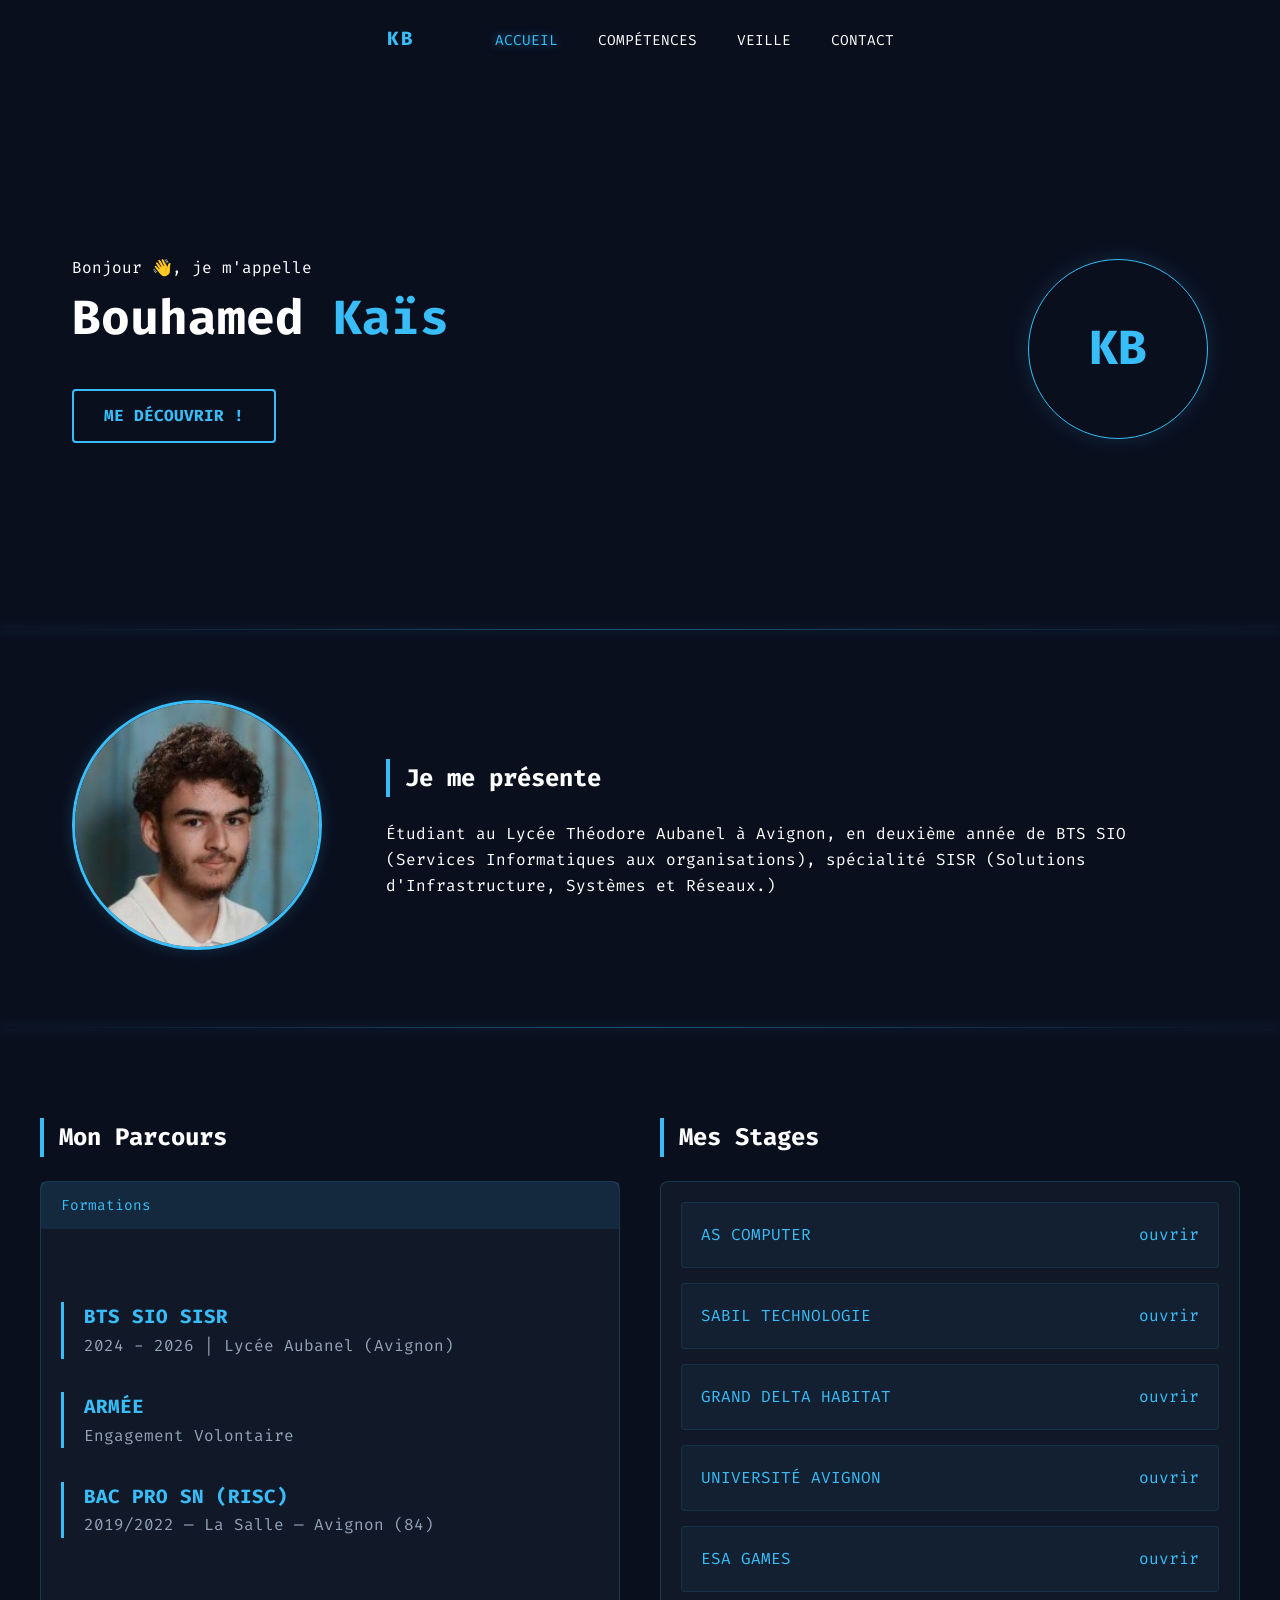
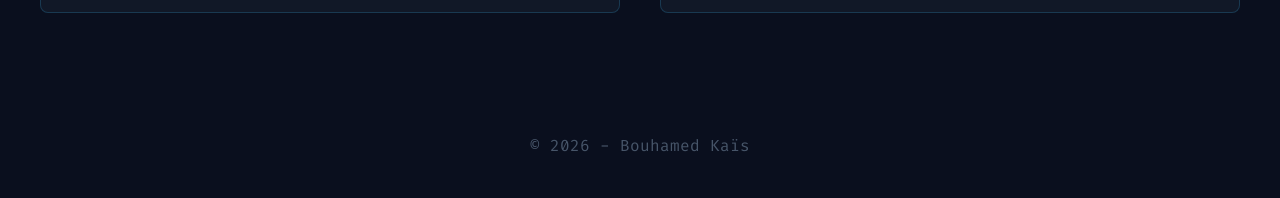
==== index.html @ 8773b44f "index.html" ====
<!DOCTYPE html>
<html lang="fr">
<head>
    <meta charset="UTF-8">
    <meta name="viewport" content="width=device-width, initial-scale=1.0">
    <title>Bouhamed Kaïs | Portfolio</title>
    <link rel="stylesheet" href="style.css">
    <link href="https://fonts.googleapis.com/css2?family=Fira+Code:wght@300;500;700&display=swap" rel="stylesheet">
</head>
<body>

    <nav>
        <div class="container nav-flex">
            <div class="logo">KB</div>
            <ul>
                <li><a href="index.html" class="active">Accueil</a></li>
                <li><a href="competences.html">Compétences</a></li>
                <li><a href="veille.html">Veille</a></li>
                <li><a href="contact.html">Contact</a></li>
            </ul>
        </div>
    </nav>

    <header class="hero-cyber">
        <div class="hero-overlay"></div>
        <div class="container hero-flex">
            <div class="hero-text">
                <p class="typing">Bonjour 👋, je m'appelle</p>
                <h1 class="glitch-name">Bouhamed <span class="highlight">Kaïs</span></h1>
                <a href="#about" class="btn-hero-custom">Me découvrir !</a>
            </div>
            <div class="hero-visual">
                <div class="kb-logo-bg"><span>KB</span></div>
            </div>
        </div>
    </header>

    <div class="cyber-divider"></div>

    <section id="about" class="container presentation-section">
        <div class="about-flex">
            <div class="about-img">
                <img src="ma-photo.png" alt="Photo de Kaïs" class="cyber-pic">
            </div>
            <div class="about-text">
                <h2 class="terminal-title">Je me présente</h2>
                <p>Étudiant au Lycée Théodore Aubanel à Avignon, en deuxième année de BTS SIO (Services Informatiques aux organisations), spécialité SISR (Solutions d'Infrastructure, Systèmes et Réseaux.)</p>
            </div>
        </div>
    </section>

    <div class="cyber-divider"></div>

    <section class="container main-experience-flex">
        <div class="column-journey">
            <h2 class="terminal-title">Mon Parcours</h2>
            <div class="terminal-col">
                <div class="terminal-header">Formations</div>
                <div class="terminal-body big-font">
                    <div class="entry">
                        <span>BTS SIO SISR</span>
                        <p>2024 - 2026 | Lycée Aubanel (Avignon)</p>
                    </div>
                    <div class="entry">
                        <span>ARMÉE</span>
                        <p>Engagement Volontaire</p>
                    </div>
                    <div class="entry">
                        <span>BAC PRO SN (RISC)</span>
                        <p>2019/2022 — La Salle — Avignon (84)</p>
                    </div>
                </div>
            </div>
        </div>

        <div class="column-stages">
            <h2 class="terminal-title">Mes Stages</h2>
            <div class="stages-list-terminal">
                <div class="stage-cyber-card-trigger" onclick="openModal('modal1')">
                    <span>AS COMPUTER</span> <span class="plus">ouvrir</span>
                </div>
                <div class="stage-cyber-card-trigger" onclick="openModal('modal2')">
                    <span>SABIL TECHNOLOGIE</span> <span class="plus">ouvrir</span>
                </div>
                <div class="stage-cyber-card-trigger" onclick="openModal('modal3')">
                    <span>GRAND DELTA HABITAT</span> <span class="plus">ouvrir</span>
                </div>
                <div class="stage-cyber-card-trigger" onclick="openModal('modal4')">
                    <span>UNIVERSITÉ AVIGNON</span> <span class="plus">ouvrir</span>
                </div>
                <div class="stage-cyber-card-trigger" onclick="openModal('modal5')">
                    <span>ESA GAMES</span> <span class="plus">ouvrir</span>
                </div>
            </div>
        </div>
    </section>

    <dialog id="modal1" class="cyber-modal">
        <div class="modal-content">
            <h3>$ info stage_01.txt</h3>
            <p><strong>Entreprise :</strong> [Nom de l'entreprise]</p>
            <p><strong>Missions :</strong> Détaille ici tes missions techniques.</p>
            <button onclick="closeModal('modal1')" class="btn-close">Fermer [X]</button>
        </div>
    </dialog>

    <dialog id="modal2" class="cyber-modal">
        <div class="modal-content">
            <h3>$ info stage_02.txt</h3>
            <p><strong>Entreprise :</strong> [Nom de l'entreprise]</p>
            <p><strong>Missions :</strong> Détaille ici tes missions techniques.</p>
            <button onclick="closeModal('modal2')" class="btn-close">Fermer [X]</button>
        </div>
    </dialog>

    <dialog id="modal3" class="cyber-modal">
        <div class="modal-content">
            <h3>$ info stage_03.txt</h3>
            <p><strong>Entreprise :</strong> [Nom de l'entreprise]</p>
            <p><strong>Missions :</strong> Détaille ici tes missions techniques.</p>
            <button onclick="closeModal('modal3')" class="btn-close">Fermer [X]</button>
        </div>
    </dialog>

    <dialog id="modal4" class="cyber-modal">
        <div class="modal-content">
            <h3>$ info stage_04.txt</h3>
            <p><strong>Entreprise :</strong> [Nom de l'entreprise]</p>
            <p><strong>Missions :</strong> Détaille ici tes missions techniques.</p>
            <button onclick="closeModal('modal4')" class="btn-close">Fermer [X]</button>
        </div>
    </dialog>

    <dialog id="modal5" class="cyber-modal">
        <div class="modal-content">
            <h3>$ info stage_05.txt</h3>
            <p><strong>Entreprise :</strong> [Nom de l'entreprise]</p>
            <p><strong>Missions :</strong> Détaille ici tes missions techniques.</p>
            <button onclick="closeModal('modal5')" class="btn-close">Fermer [X]</button>
        </div>
    </dialog>
    <footer>
        <div class="container" style="text-align:center; padding: 40px 0; color: #475569;">
            <p>&copy; 2026 - Bouhamed Kaïs</p>
        </div>
    </footer>

    <script>
        function openModal(id) { document.getElementById(id).showModal(); }
        function closeModal(id) { document.getElementById(id).close(); }
    </script>
</body>
</html>
---- style.css ----
:root {
    --bg-midnight: #0a0f1e;
    --terminal-bg: #111827;
    --neon-blue: #38bdf8;
    --text-gray: #94a3b8;
    --font-mono: 'Fira Code', monospace;
}

* { margin: 0; padding: 0; box-sizing: border-box; }

body {
    background-color: var(--bg-midnight);
    color: white;
    font-family: var(--font-mono);
    line-height: 1.6;
}

.container { max-width: 1200px; margin: 0 auto; padding: 0 2rem; }
.highlight { color: var(--neon-blue); }

/* --- BARRE BLEUE DE SÉPARATION --- */
.cyber-divider {
    width: 100%;
    height: 1px;
    background: linear-gradient(90deg, transparent, var(--neon-blue), transparent);
    box-shadow: 0 0 10px var(--neon-blue);
    opacity: 0.4;
    margin: 10px 0;
}

/* --- NAVIGATION CENTRÉE --- */
nav { padding: 1.5rem 0; }
.nav-flex { display: flex; justify-content: center; align-items: center; gap: 5rem; }
.logo { font-weight: bold; color: var(--neon-blue); font-size: 1.2rem; letter-spacing: 2px; }
nav ul { display: flex; list-style: none; gap: 2.5rem; }
nav a { color: white; text-decoration: none; font-size: 0.9rem; text-transform: uppercase; }
nav a:hover, nav a.active { color: var(--neon-blue); text-shadow: 0 0 8px rgba(56, 189, 248, 0.6); }

/* --- HERO --- */
.hero-cyber { height: 60vh; display: flex; align-items: center; position: relative; }
.hero-flex { display: flex; justify-content: space-between; align-items: center; width: 100%; z-index: 5; }
h1 { font-size: 3rem; }

.btn-hero-custom {
    display: inline-block; margin-top: 2rem; padding: 12px 30px;
    background: var(--bg-midnight); border: 2px solid var(--neon-blue);
    color: var(--neon-blue); text-decoration: none; font-weight: bold; border-radius: 4px;
    transition: 0.3s; text-transform: uppercase;
}
.btn-hero-custom:hover { box-shadow: 0 0 20px rgba(56, 189, 248, 0.4); transform: translateY(-2px); }

.kb-logo-bg {
    width: 180px; height: 180px; border-radius: 50%; border: 1px solid var(--neon-blue);
    display: flex; align-items: center; justify-content: center;
    font-size: 3rem; font-weight: bold; color: var(--neon-blue);
    box-shadow: 0 0 20px rgba(56, 189, 248, 0.15);
}

/* --- PHOTO CORRIGÉE --- */
.cyber-pic {
    width: 250px; height: 250px; border-radius: 50%; border: 3px solid var(--neon-blue);
    object-fit: cover; object-position: 50% 15%; 
    box-shadow: 0 0 15px rgba(56, 189, 248, 0.2);
}

.about-flex { display: flex; align-items: center; gap: 4rem; padding: 60px 0; }

/* --- DASHBOARD --- */
.main-experience-flex { display: flex; gap: 2.5rem; padding: 80px 0; align-items: stretch; }
.column-journey, .column-stages { flex: 1; display: flex; flex-direction: column; }

.terminal-title { font-size: 1.5rem; margin-bottom: 1.5rem; border-left: 4px solid var(--neon-blue); padding-left: 15px; }

.terminal-col {
    flex-grow: 1; background: var(--terminal-bg); border: 1px solid rgba(56, 189, 248, 0.2);
    border-radius: 8px; display: flex; flex-direction: column;
}

.terminal-header { background: rgba(56, 189, 248, 0.1); padding: 12px 20px; font-size: 0.9rem; color: var(--neon-blue); }

.column-journey .terminal-body { 
    padding: 40px 20px; flex-grow: 1; 
    display: flex; flex-direction: column; justify-content: space-evenly;
}

.big-font .entry { padding-left: 20px; border-left: 3px solid var(--neon-blue); }
.big-font span { font-size: 1.2rem; font-weight: bold; color: var(--neon-blue); display: block; }
.big-font p { font-size: 1rem; color: var(--text-gray); }

.stages-list-terminal { 
    flex-grow: 1; padding: 20px; display: flex; flex-direction: column; gap: 15px; 
    background: var(--terminal-bg); border: 1px solid rgba(56, 189, 248, 0.2); border-radius: 8px;
}

.stage-cyber-card-trigger {
    background: rgba(56, 189, 248, 0.05); border: 1px solid rgba(56, 189, 248, 0.1);
    padding: 1.2rem; border-radius: 4px; display: flex; justify-content: space-between;
    cursor: pointer; transition: 0.3s; color: var(--neon-blue);
}
.stage-cyber-card-trigger:hover { background: rgba(56, 189, 248, 0.1); border-color: var(--neon-blue); transform: translateX(5px); }

/* --- MODALES --- */
.cyber-modal { background: var(--bg-midnight); color: white; border: 2px solid var(--neon-blue); border-radius: 8px; padding: 2rem; max-width: 600px; margin: auto; }
.cyber-modal::backdrop { background: rgba(0, 0, 0, 0.85); backdrop-filter: blur(4px); }
.btn-close { background: transparent; border: 1px solid var(--neon-blue); color: var(--neon-blue); padding: 8px 15px; cursor: pointer; margin-top: 20px; }

@media (max-width: 1024px) {
    .main-experience-flex { flex-direction: column; }
}
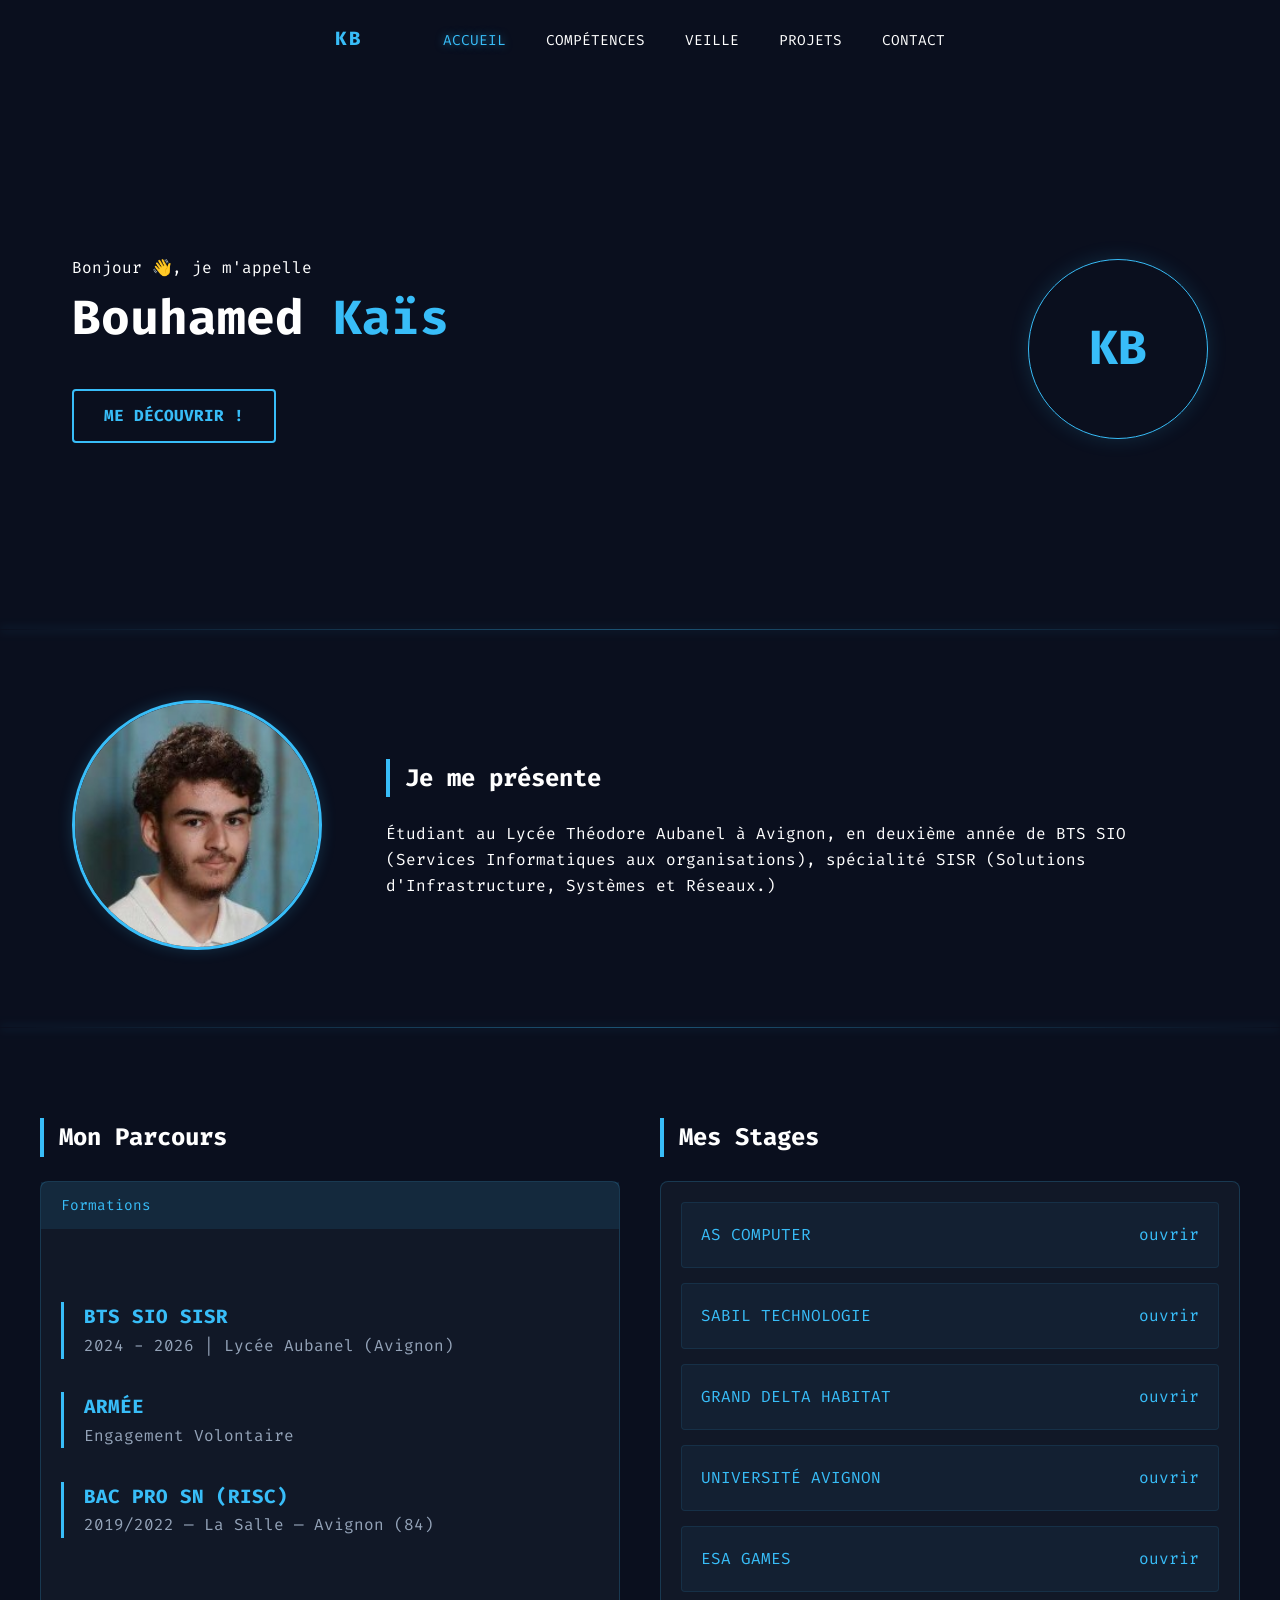
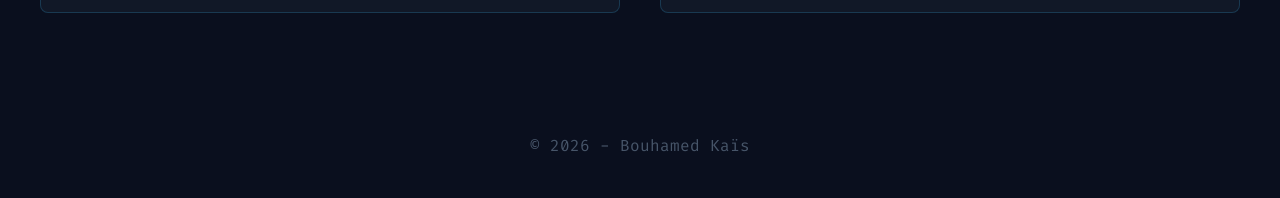
==== commit 89c3ec92: "index.html" ====
--- a/index.html
+++ b/index.html
@@ -16,6 +16,7 @@
                 <li><a href="index.html" class="active">Accueil</a></li>
                 <li><a href="competences.html">Compétences</a></li>
                 <li><a href="veille.html">Veille</a></li>
+                <li><a href="projet.html">Projets</a></li>
                 <li><a href="contact.html">Contact</a></li>
             </ul>
         </div>
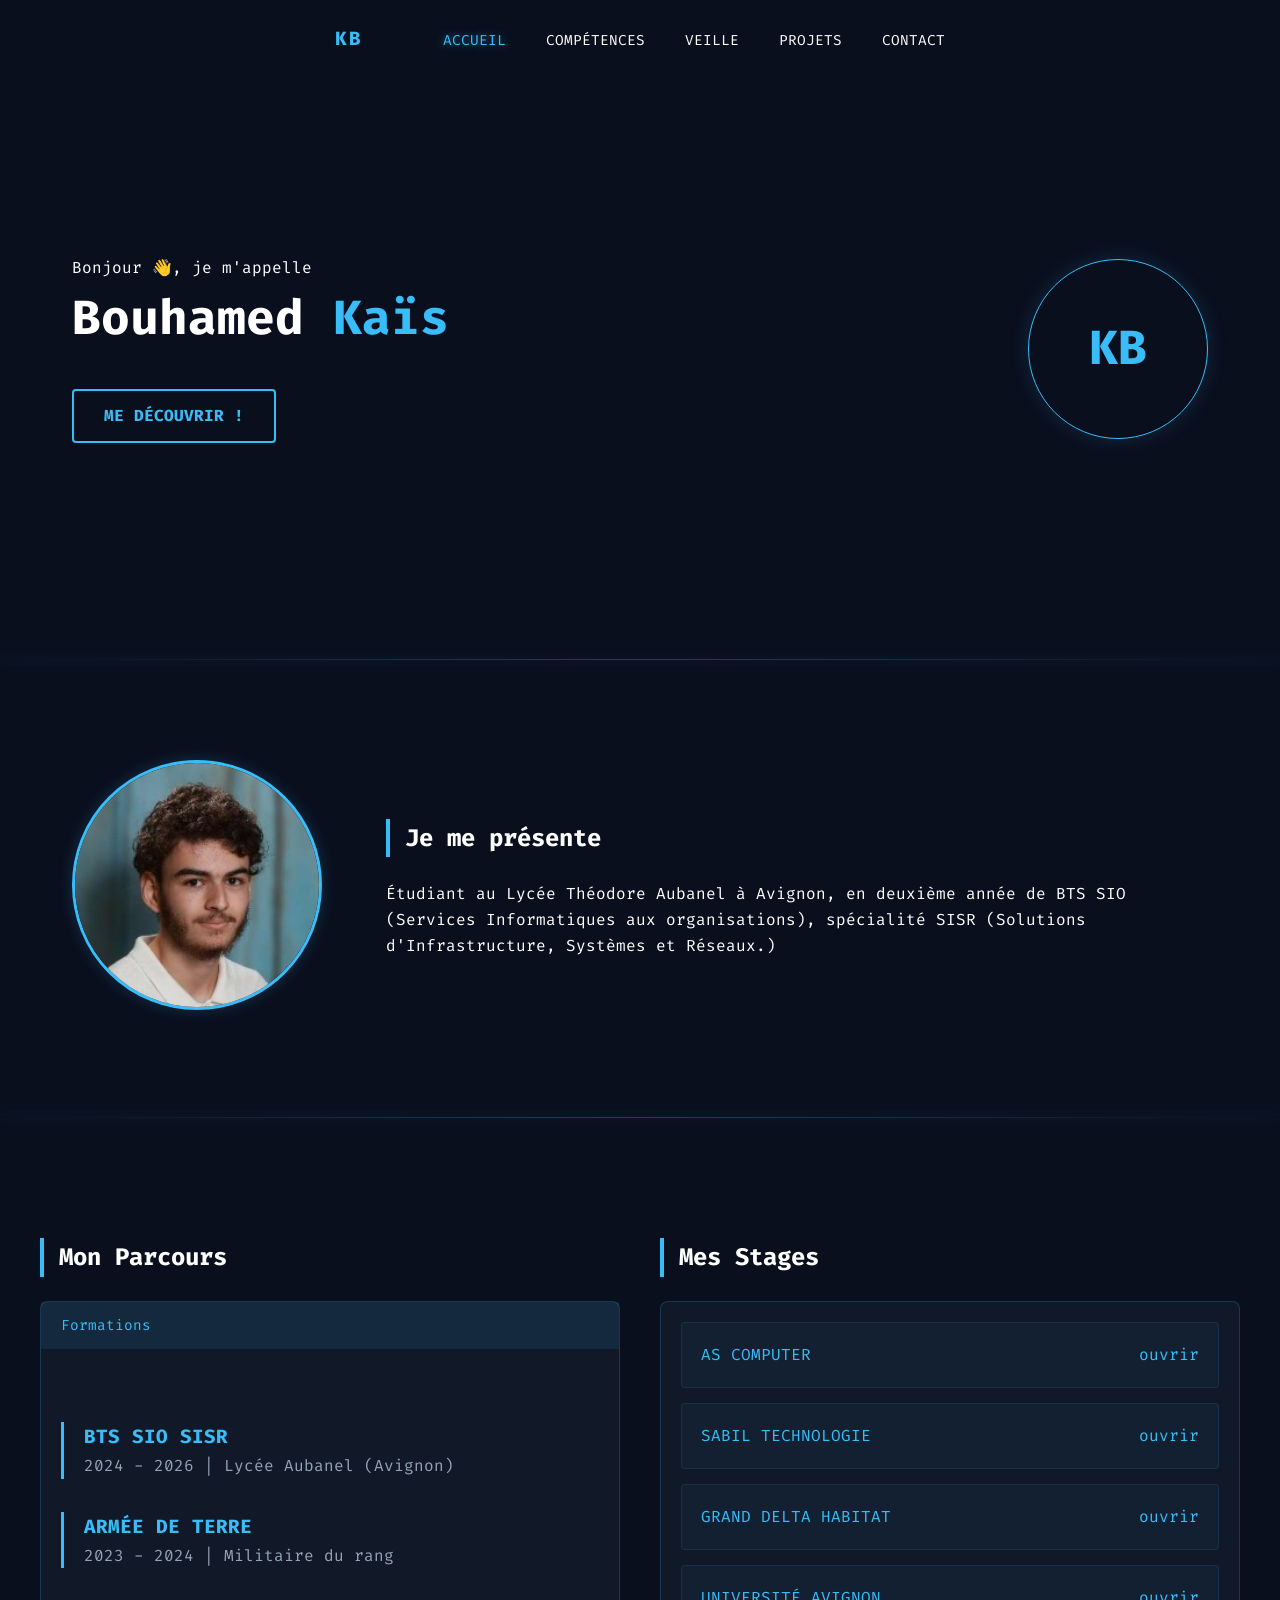
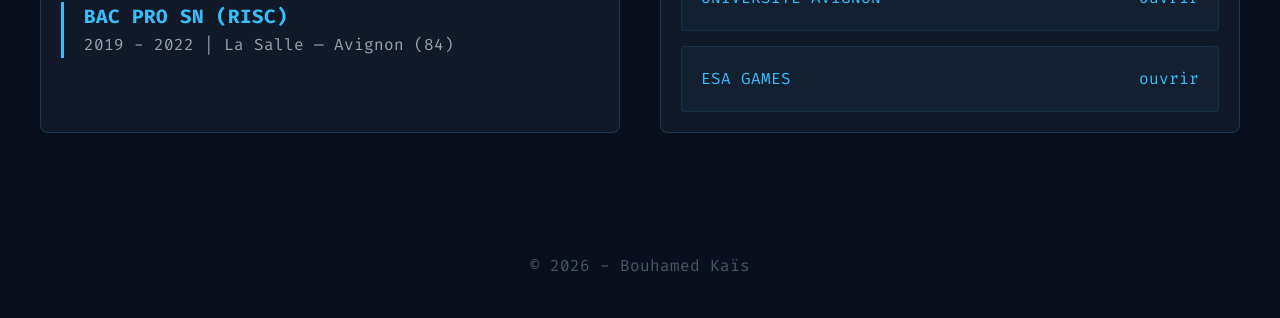
==== commit b3d6f2d6: "index.html" ====
--- a/index.html
+++ b/index.html
@@ -63,12 +63,12 @@
                         <p>2024 - 2026 | Lycée Aubanel (Avignon)</p>
                     </div>
                     <div class="entry">
-                        <span>ARMÉE</span>
-                        <p>Engagement Volontaire</p>
+                        <span>ARMÉE DE TERRE</span>
+                        <p>2023 - 2024 | Militaire du rang</p>
                     </div>
                     <div class="entry">
                         <span>BAC PRO SN (RISC)</span>
-                        <p>2019/2022 — La Salle — Avignon (84)</p>
+                        <p>2019 - 2022 | La Salle — Avignon (84)</p>
                     </div>
                 </div>
             </div>
@@ -97,47 +97,81 @@
     </section>
 
     <dialog id="modal1" class="cyber-modal">
-        <div class="modal-content">
-            <h3>$ info stage_01.txt</h3>
-            <p><strong>Entreprise :</strong> [Nom de l'entreprise]</p>
-            <p><strong>Missions :</strong> Détaille ici tes missions techniques.</p>
-            <button onclick="closeModal('modal1')" class="btn-close">Fermer [X]</button>
-        </div>
-    </dialog>
+      <div class="modal-content">
+          <h3>02/06 au 27/06/2025 | 05/01 au 13/02/2026</h3>
+          <p><strong>Entreprise :</strong> AS COMPUTER à Carpentras </p>
+          
+          <p><strong>Missions techniques :</strong></p>
+          <ul style="text-align: left; line-height: 1.6;">
+              <li><strong>Déployer</strong> et configurer des images Windows/Android pour la <strong>remise à neuf</strong> de stations de travail et tablettes.</li>
+              <li><strong>Contourner</strong> le verrouillage FRP (Google Account) sur smartphones Android via SamFw Tool pour <strong>réinitialiser l'accès utilisateur</strong></li>
+              <li><strong>Concevoir</strong> des scripts d'automatisation en Python pour optimiser le traitement de données ou les tâches de maintenance.</li>
+              <li><strong>Configurer</strong> un serveur NAS avec gestion granulaire des droits d'accès pour sécuriser le stockage des données utilisateurs et administrateurs.</li>
+              <li><strong>Diagnostiquer</strong> et réparer des terminaux mobiles multi-marques pour assurer la remise en service rapide du matériel client.</li>
+              <li><strong>Déployer</strong> un serveur de stockage NAS en configurant des droits d'accès granulaires pour sécuriser les données entre utilisateurs et administrateurs.</li>
+          </ul>
+          <button onclick="closeModal('modal1')" class="btn-close">Fermer</button>
+      </div>
+  </dialog>
 
     <dialog id="modal2" class="cyber-modal">
         <div class="modal-content">
-            <h3>$ info stage_02.txt</h3>
-            <p><strong>Entreprise :</strong> [Nom de l'entreprise]</p>
-            <p><strong>Missions :</strong> Détaille ici tes missions techniques.</p>
-            <button onclick="closeModal('modal2')" class="btn-close">Fermer [X]</button>
+            <h3>10/05 au 04/06/2021</h3>
+            <p><strong>Entreprise :</strong> Sabil Technologie à Avignon </p>
+            <p><strong>Missions techniques (Fibre Optique) :</strong></p>
+            <ul style="text-align: left; line-height: 1.6;">
+                <li><strong>Réaliser</strong> des soudures par fusion de fibre optique pour <strong>assurer</strong> la liaison entre le réseau et l'abonné.</li>
+                <li><strong>Valider</strong> la qualité du signal optique en <strong>utilisant</strong> un photomètre pour garantir un débit conforme aux normes.</li>
+                <li><strong>Déployer</strong> les infrastructures de câblage (tirage de fibre) pour <strong>raccorder</strong> de nouveaux secteurs au Très Haut Débit.</li>
+                <li><strong>Interpréter</strong> des plans de réseau pour <strong>identifier</strong> les positions de brassage exactes en armoire de mutualisation.</li>
+            </ul>
+            <button onclick="closeModal('modal2')" class="btn-close">Fermer</button>
         </div>
     </dialog>
 
     <dialog id="modal3" class="cyber-modal">
         <div class="modal-content">
-            <h3>$ info stage_03.txt</h3>
-            <p><strong>Entreprise :</strong> [Nom de l'entreprise]</p>
-            <p><strong>Missions :</strong> Détaille ici tes missions techniques.</p>
-            <button onclick="closeModal('modal3')" class="btn-close">Fermer [X]</button>
+            <h3>04 au 29/01/2021</h3>
+            <p><strong>Entreprise :</strong> Grand Delta Habitat à Avignon </p>
+            <p><strong>Missions techniques réalisées :</strong></p>
+            <ul style="text-align: left; line-height: 1.6;">
+               <li><strong>Administrer</strong> les systèmes et réseaux pour <strong>garantir</strong> le bon fonctionnement des outils numériques de l'entreprise.</li>
+               <li><strong>Mettre en œuvre</strong> des scripts d'automatisation et des plans de sauvegarde pour <strong>optimiser</strong> les procédures d'exploitation.</li>
+               <li><strong>Assurer</strong> le déploiement matériel et le support technique pour <strong>accompagner</strong> les collaborateurs dans leur usage quotidien.</li>
+               <li><strong>Configurer</strong> un environnement sous Raspberry Pi 4 pour <strong>intégrer</strong> de nouvelles solutions techniques légères.</li>
+               <li><strong>Piloter</strong> la mise à jour globale du carnet d'adresses d'entreprise pour <strong>fiabiliser</strong> les flux d'information.</li>
+           </ul>
+            <button onclick="closeModal('modal3')" class="btn-close">Fermer</button>
         </div>
     </dialog>
 
     <dialog id="modal4" class="cyber-modal">
-        <div class="modal-content">
-            <h3>$ info stage_04.txt</h3>
-            <p><strong>Entreprise :</strong> [Nom de l'entreprise]</p>
-            <p><strong>Missions :</strong> Détaille ici tes missions techniques.</p>
-            <button onclick="closeModal('modal4')" class="btn-close">Fermer [X]</button>
+      <div class="modal-content">
+          <h3>Immersion DSI - Université d'Avignon 12 au 22/09/2019</h3>
+          <p><strong>Structure :</strong> Direction des Systèmes d'Information (DSI)</p>
+          
+          <p><strong>Missions techniques réalisées :</strong></p>
+          <ul style="text-align: left; line-height: 1.6;">
+              <li><strong>Analyser</strong> les processus opérationnels d'une DSI pour <strong>appréhender</strong> la gestion d'une infrastructure d'envergure.</li>
+              <li><strong>Déployer</strong> des parcs informatiques (unités centrales, périphériques, OS) pour <strong>assurer</strong> la mise en service des salles de cours et bureaux.</li>
+              <li><strong>Assister</strong> un technicien lors d'interventions curatives pour <strong>diagnostiquer</strong> et dépanner les équipements réseau et terminaux.</li>
+          </ul>
+            <button onclick="closeModal('modal4')" class="btn-close">Fermer</button>
         </div>
     </dialog>
 
     <dialog id="modal5" class="cyber-modal">
         <div class="modal-content">
-            <h3>$ info stage_05.txt</h3>
-            <p><strong>Entreprise :</strong> [Nom de l'entreprise]</p>
-            <p><strong>Missions :</strong> Détaille ici tes missions techniques.</p>
-            <button onclick="closeModal('modal5')" class="btn-close">Fermer [X]</button>
+         <h3>Immersion Créative - ESA GAMES 4 au 8 février 2019</h3>
+         <p><strong>Établissement :</strong> ESA GAMES (École de Jeu Vidéo)</p>
+         
+         <p><strong>Missions réalisées :</strong></p>
+         <ul style="text-align: left; line-height: 1.6;">
+             <li><strong>Développer</strong> des scènes interactives sous <strong>Unreal Engine</strong> pour <strong>comprendre</strong> les étapes de production d'un jeu vidéo.</li>
+             <li><strong>Optimiser</strong> des ressources graphiques via <strong>Photoshop</strong> pour <strong>intégrer</strong> des visuels cohérents dans un moteur de rendu.</li>
+             <li><strong>Programmer</strong> des scripts de fonctionnalités pour <strong>découvrir</strong> les bases du développement appliqué au jeu vidéo.</li>
+         </ul>
+            <button onclick="closeModal('modal5')" class="btn-close">Fermer</button>
         </div>
     </dialog>
     <footer>
--- a/style.css
+++ b/style.css
@@ -13,19 +13,28 @@
     color: white;
     font-family: var(--font-mono);
     line-height: 1.6;
+    overflow-x: hidden;
 }
 
 .container { max-width: 1200px; margin: 0 auto; padding: 0 2rem; }
 .highlight { color: var(--neon-blue); }
 
 /* --- BARRE BLEUE DE SÉPARATION --- */
+/* --- Ligne de séparation Full-Width (Bord à bord) --- */
 .cyber-divider {
-    width: 100%;
+    width: 100vw;
+    position: relative;
+    left: 50%;
+    right: 50%;
+    margin-left: -50vw;
+    margin-right: -50vw;
     height: 1px;
     background: linear-gradient(90deg, transparent, var(--neon-blue), transparent);
     box-shadow: 0 0 10px var(--neon-blue);
-    opacity: 0.4;
-    margin: 10px 0;
+    opacity: 0.3; /* Un peu plus discret pour ne pas surcharger */
+    margin-top: 40px;
+    margin-bottom: 40px;
+    pointer-events: none; /* La ligne ne bloque pas les clics */
 }
 
 /* --- NAVIGATION CENTRÉE --- */
@@ -106,4 +115,282 @@
 
 @media (max-width: 1024px) {
     .main-experience-flex { flex-direction: column; }
-}+}
+
+/* --- PAGE COMPÉTENCES (3 COLONNES) --- */
+.page-content { padding-bottom: 80px; }
+.skill-section { padding: 60px 0; }
+.skill-section-header { display: flex; align-items: center; gap: 1.5rem; margin-bottom: 2.5rem; }
+.section-icon { width: 40px; height: 40px; }
+.skill-section-header h2 { font-size: 1.8rem; margin: 0; }
+
+/* La grille passe à 3 colonnes ici */
+.skills-grid-page {
+    display: grid;
+    grid-template-columns: repeat(3, 1fr); 
+    gap: 2rem;
+}
+
+.skill-card {
+    background: var(--terminal-bg);
+    border: 1px solid rgba(56, 189, 248, 0.15);
+    border-radius: 12px;
+    padding: 2rem;
+    transition: 0.3s;
+}
+
+.skill-card:hover {
+    border-color: var(--neon-blue);
+    box-shadow: 0 0 20px rgba(56, 189, 248, 0.2);
+    transform: translateY(-5px);
+}
+
+.card-icon { width: 60px; height: 60px; margin-bottom: 1.5rem; display: flex; align-items: center; justify-content: center; background: rgba(56, 189, 248, 0.05); border-radius: 10px; }
+.card-icon img { max-width: 40px; max-height: 40px; }
+.skill-card h3 { font-size: 1.1rem; color: white; margin-bottom: 1rem; }
+.skill-card p { font-size: 0.85rem; color: var(--text-gray); line-height: 1.6; }
+
+/* --- MODALES --- */
+.cyber-modal { background: var(--bg-midnight); color: white; border: 2px solid var(--neon-blue); border-radius: 8px; padding: 2rem; max-width: 600px; margin: auto; }
+.cyber-modal::backdrop { background: rgba(0, 0, 0, 0.85); backdrop-filter: blur(4px); }
+.btn-close { background: transparent; border: 1px solid var(--neon-blue); color: var(--neon-blue); padding: 8px 15px; cursor: pointer; margin-top: 20px; }
+
+/* --- RESPONSIVE --- */
+@media (max-width: 1200px) {
+    .skills-grid-page { grid-template-columns: repeat(2, 1fr); } /* 2 colonnes sur tablette large */
+}
+
+@media (max-width: 900px) {
+    .main-experience-flex { flex-direction: column; }
+    .skills-grid-page { grid-template-columns: 1fr; } /* 1 colonne sur mobile */
+    .about-flex { flex-direction: column; text-align: center; }
+    .nav-flex { flex-direction: column; gap: 1.5rem; }
+}
+
+/* --- Header Compétences Style Image --- */
+.skill-hero {
+    text-align: center;
+    padding: 80px 0 40px 0;
+}
+
+.gradient-text {
+    font-size: 3rem;
+    font-weight: 700;
+    /* Dégradé de bleu : du Cyan (ton néon) vers un bleu plus profond */
+    background: linear-gradient(90deg, #38bdf8, #1d4ed8); 
+    -webkit-background-clip: text;
+    -webkit-text-fill-color: transparent;
+    margin-bottom: 15px;
+}
+
+.gradient-line {
+    width: 80px;
+    height: 4px;
+    /* On applique le même dégradé à la barre */
+    background: linear-gradient(90deg, #38bdf8, #1d4ed8);
+    margin: 0 auto 30px auto;
+    border-radius: 10px;
+}
+
+.skill-subtitle {
+    max-width: 800px;
+    margin: 0 auto;
+    font-size: 1.1rem;
+    color: var(--text-gray);
+    line-height: 1.6;
+}
+
+/* --- Style pour l'icône SVG dans le titre --- */
+.section-icon-container {
+    width: 56px;  /* On a agrandi ici */
+    height: 56px; /* Et ici */
+    background: rgba(56, 189, 248, 0.1);
+    border: 1px solid rgba(56, 189, 248, 0.3);
+    border-radius: 12px;
+    display: flex;
+    align-items: center;
+    justify-content: center;
+    padding: 12px; /* Un peu plus de padding pour que l'icône respire */
+    flex-shrink: 0;
+    transition: 0.3s; /* Petit bonus : transition fluide si tu ajoutes un hover plus tard */
+}
+
+.section-icon-container svg {
+    width: 100%;
+    height: 100%;
+}
+
+.skill-section-header h2 {
+    font-size: 1.8rem;
+    font-weight: 700;
+    /* On applique un léger dégradé bleu sur les titres de section aussi */
+    background: linear-gradient(90deg, #38bdf8, #1d4ed8);
+    -webkit-background-clip: text;
+    -webkit-text-fill-color: transparent;
+}
+
+/* --- SECTION VEILLE DYNAMIQUE --- */
+
+/* Le bouton principal */
+.cyber-button {
+    background: transparent;
+    color: #38bdf8;
+    border: 2px solid #38bdf8;
+    padding: 12px 25px;
+    font-family: 'Fira Code', monospace;
+    font-size: 0.9rem;
+    font-weight: bold;
+    text-transform: uppercase;
+    cursor: pointer;
+    border-radius: 4px;
+    transition: all 0.3s ease;
+    box-shadow: 0 0 10px rgba(56, 189, 248, 0.1);
+    margin: 20px 0;
+}
+
+.cyber-button:hover {
+    background: #38bdf8;
+    color: #020617;
+    box-shadow: 0 0 20px rgba(56, 189, 248, 0.5);
+    transform: translateY(-2px);
+}
+
+/* La grille qui reçoit les articles */
+.skills-grid-page {
+    display: grid;
+    grid-template-columns: repeat(auto-fit, minmax(300px, 1fr));
+    gap: 25px;
+    margin-top: 30px;
+}
+
+/* Le bouton "Lire l'article" dans les cartes */
+.btn-veille {
+    display: inline-block;
+    margin-top: auto; /* Aligne le bouton en bas de la carte */
+    padding: 8px 15px;
+    border: 1px solid #38bdf8;
+    color: #38bdf8;
+    text-decoration: none;
+    font-size: 0.8rem;
+    border-radius: 4px;
+    text-align: center;
+    transition: 0.2s;
+}
+
+.btn-veille:hover {
+    background: rgba(56, 189, 248, 0.1);
+    box-shadow: 0 0 10px rgba(56, 189, 248, 0.2);
+}
+
+/* Style de chargement */
+.loading-text {
+    grid-column: 1 / -1;
+    text-align: center;
+    color: #94a3b8;
+    font-style: italic;
+    padding: 40px;
+}
+
+/* --- PAGE CONTACT --- */
+.cyber-form {
+    background: rgba(15, 23, 42, 0.4);
+    padding: 30px;
+    border-radius: 12px;
+    border: 1px solid rgba(56, 189, 248, 0.1);
+    box-shadow: 0 10px 30px rgba(0,0,0,0.3);
+}
+
+.form-group {
+    margin-bottom: 20px;
+}
+
+.form-group label {
+    display: block;
+    font-size: 0.8rem;
+    color: #38bdf8;
+    text-transform: uppercase;
+    letter-spacing: 1px;
+    margin-bottom: 8px;
+    font-family: 'Fira Code', monospace;
+}
+
+.form-group input, 
+.form-group textarea {
+    width: 100%;
+    background: rgba(2, 6, 23, 0.8);
+    border: 1px solid rgba(255, 255, 255, 0.1);
+    padding: 12px;
+    color: white;
+    border-radius: 6px;
+    font-family: 'Fira Code', monospace;
+    transition: all 0.3s ease;
+}
+
+.form-group input:focus, 
+.form-group textarea:focus {
+    outline: none;
+    border-color: #38bdf8;
+    box-shadow: 0 0 15px rgba(56, 189, 248, 0.2);
+}
+
+/* Responsive mobile */
+@media (max-width: 768px) {
+    .contact-grid {
+        grid-template-columns: 1fr !important;
+    }
+}
+
+.captcha-container {
+    background: rgba(56, 189, 248, 0.05);
+    padding: 15px;
+    border-radius: 8px;
+    border: 1px dashed rgba(56, 189, 248, 0.3);
+}
+
+#captcha-input {
+    flex: 1;
+    border: 1px solid rgba(56, 189, 248, 0.5) !important;
+}
+
+/* --- STYLES PROJETS --- */
+.project-card {
+    position: relative;
+    padding-top: 40px !important;
+}
+
+.project-badge {
+    position: absolute;
+    top: 15px;
+    left: 20px;
+    font-size: 0.65rem;
+    background: rgba(56, 189, 248, 0.1);
+    color: #38bdf8;
+    padding: 4px 10px;
+    border-radius: 4px;
+    border: 1px solid rgba(56, 189, 248, 0.3);
+    font-family: 'Fira Code', monospace;
+}
+
+.project-desc {
+    font-size: 0.9rem;
+    color: #94a3b8;
+    line-height: 1.6;
+    margin-bottom: 20px;
+}
+
+.project-tags {
+    list-style: none;
+    display: flex;
+    gap: 10px;
+    margin-bottom: 25px;
+    flex-wrap: wrap;
+}
+
+.project-tags li {
+    font-size: 0.75rem;
+    background: #0f172a;
+    color: #cbd5e1;
+    padding: 3px 8px;
+    border-radius: 4px;
+    border: 1px solid rgba(255,255,255,0.1);
+}
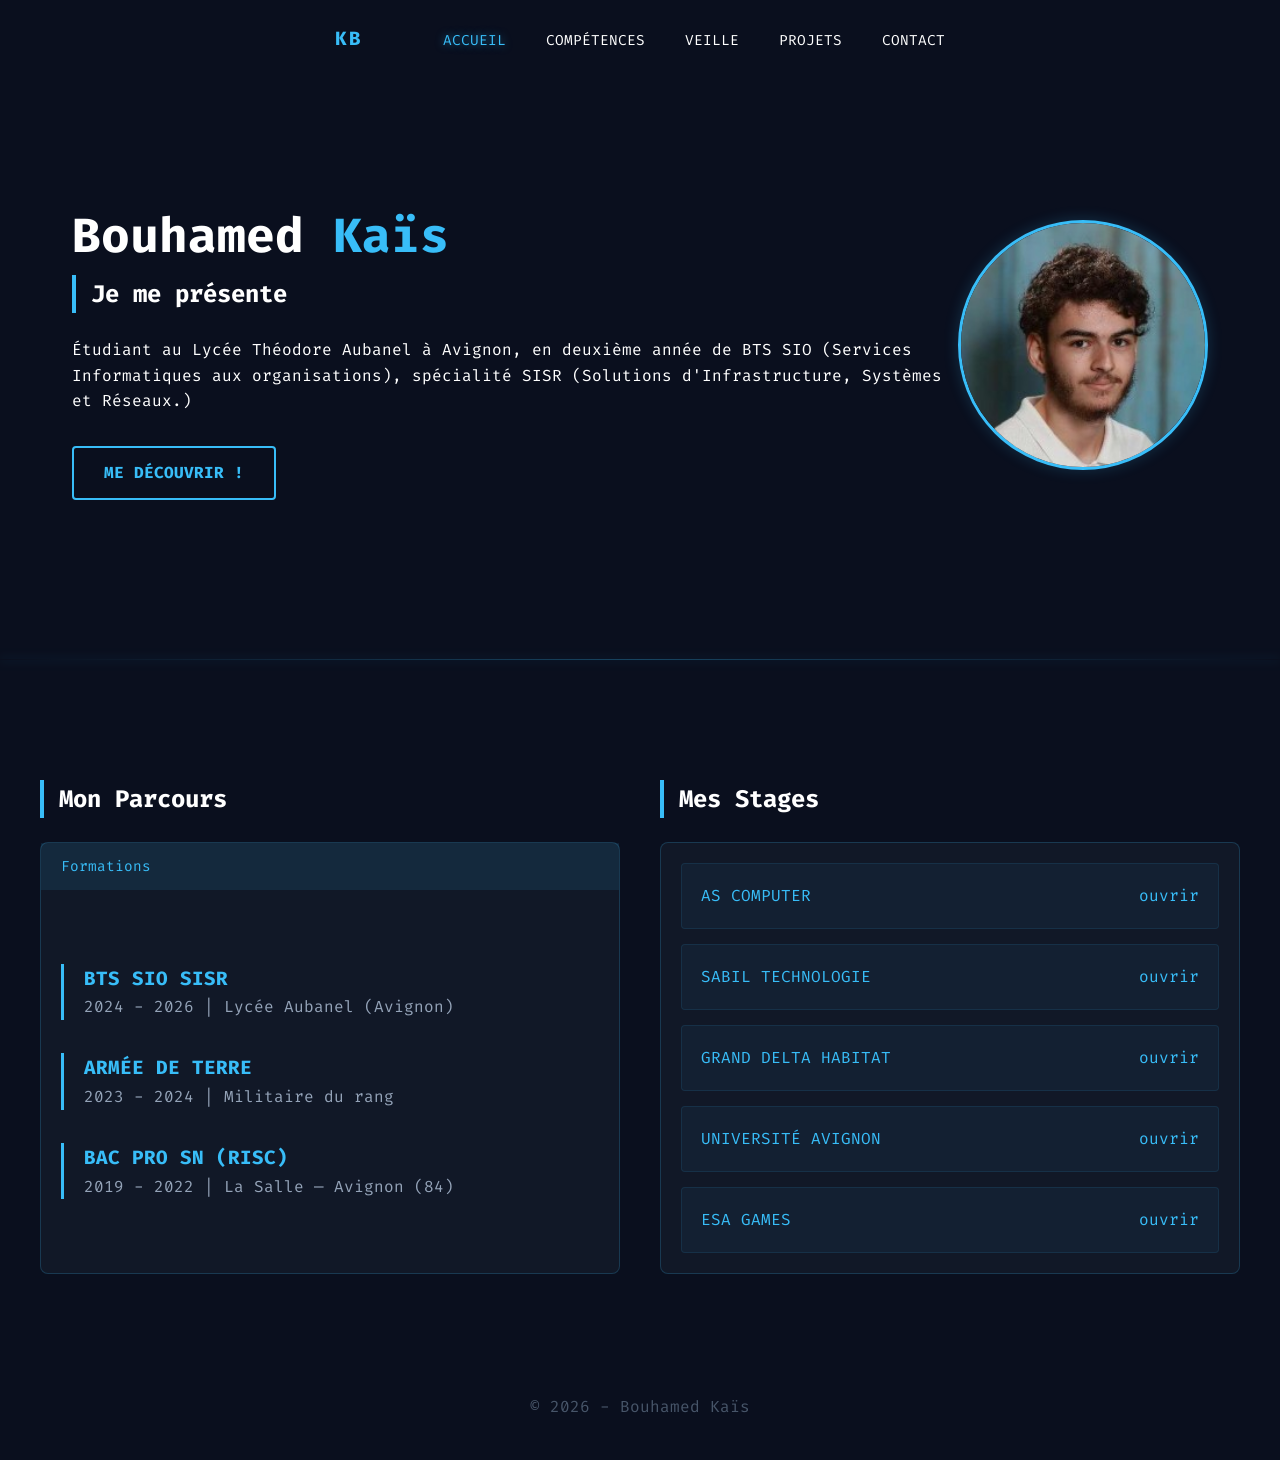
==== commit 82a79f12: "index.html" ====
--- a/index.html
+++ b/index.html
@@ -26,33 +26,22 @@
         <div class="hero-overlay"></div>
         <div class="container hero-flex">
             <div class="hero-text">
-                <p class="typing">Bonjour 👋, je m'appelle</p>
                 <h1 class="glitch-name">Bouhamed <span class="highlight">Kaïs</span></h1>
+                <div class="about-text">
+                  <h2 class="terminal-title">Je me présente</h2>
+                  <p>Étudiant au Lycée Théodore Aubanel à Avignon, en deuxième année de BTS SIO (Services Informatiques aux organisations), spécialité SISR (Solutions d'Infrastructure, Systèmes et Réseaux.)</p>
+              </div>
                 <a href="#about" class="btn-hero-custom">Me découvrir !</a>
             </div>
-            <div class="hero-visual">
-                <div class="kb-logo-bg"><span>KB</span></div>
-            </div>
+            <div class="about-img">
+               <img src="ma-photo.png" alt="Photo de Kaïs" class="cyber-pic">
+           </div>
         </div>
     </header>
 
     <div class="cyber-divider"></div>
 
-    <section id="about" class="container presentation-section">
-        <div class="about-flex">
-            <div class="about-img">
-                <img src="ma-photo.png" alt="Photo de Kaïs" class="cyber-pic">
-            </div>
-            <div class="about-text">
-                <h2 class="terminal-title">Je me présente</h2>
-                <p>Étudiant au Lycée Théodore Aubanel à Avignon, en deuxième année de BTS SIO (Services Informatiques aux organisations), spécialité SISR (Solutions d'Infrastructure, Systèmes et Réseaux.)</p>
-            </div>
-        </div>
-    </section>
-
-    <div class="cyber-divider"></div>
-
-    <section class="container main-experience-flex">
+    <section id="about" class="container main-experience-flex">
         <div class="column-journey">
             <h2 class="terminal-title">Mon Parcours</h2>
             <div class="terminal-col">
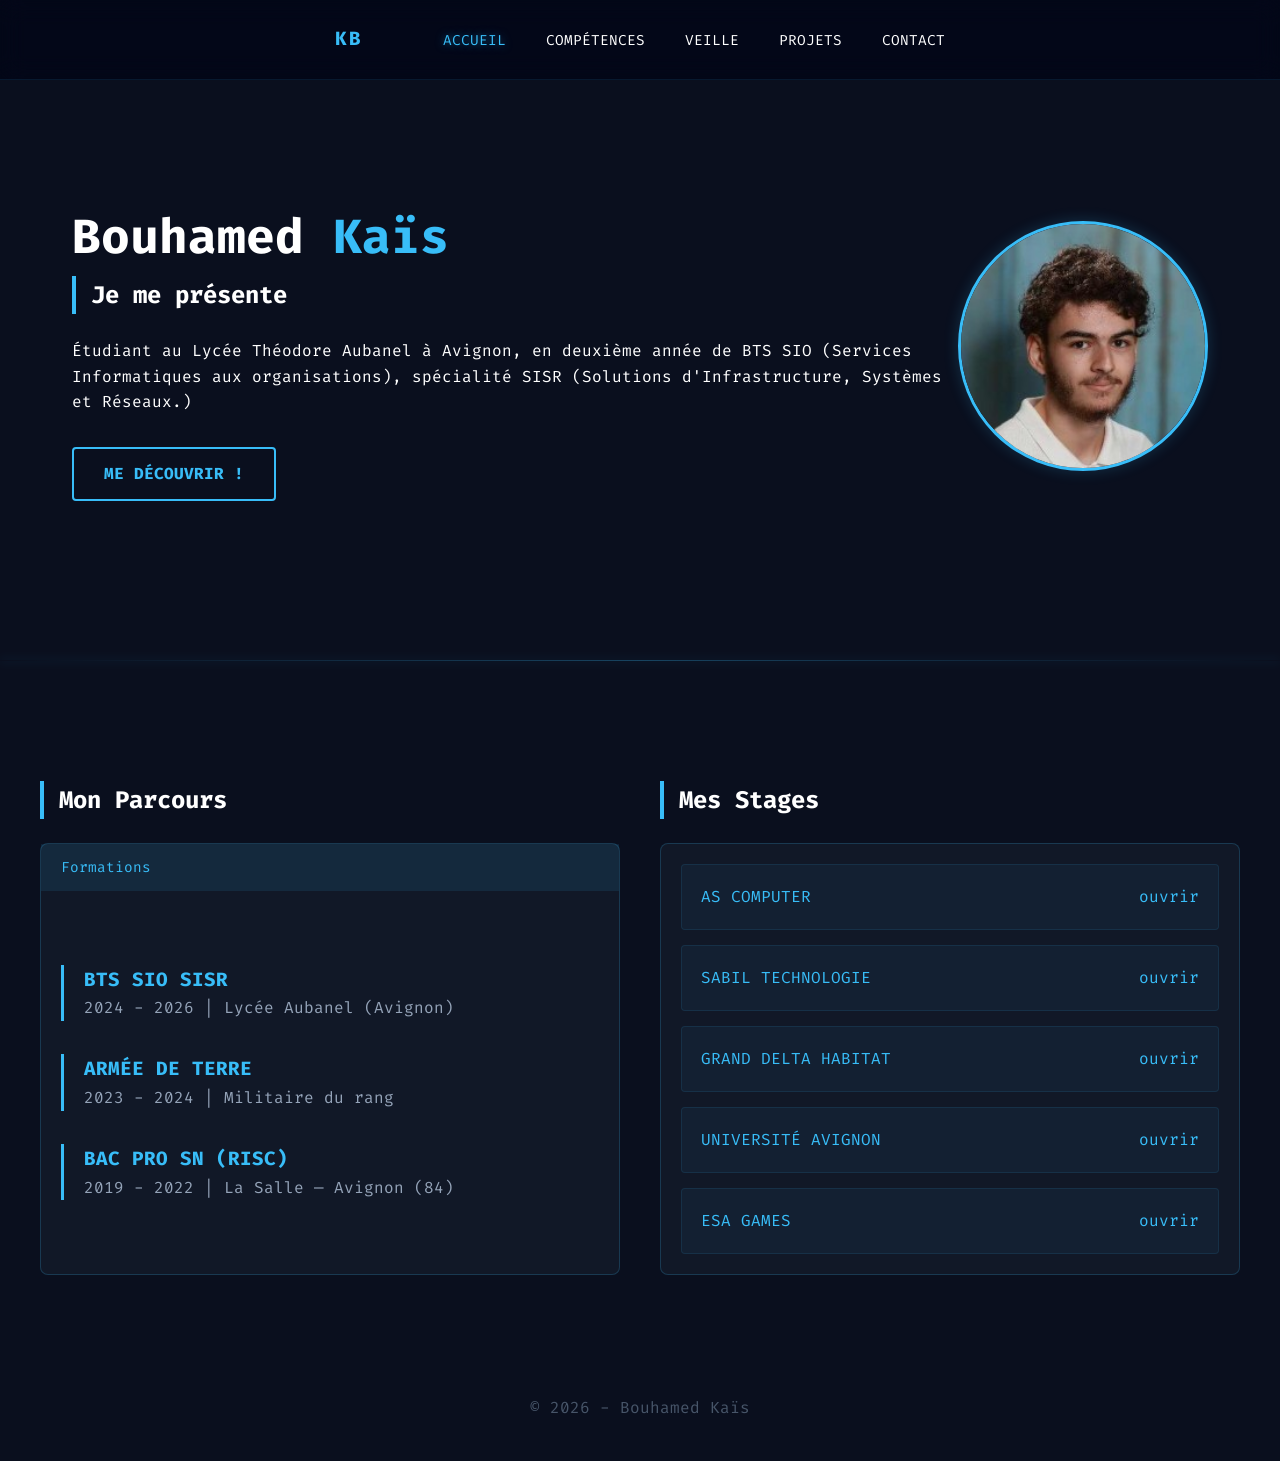
==== commit 922fac54: "index.html" ====
--- a/index.html
+++ b/index.html
@@ -86,81 +86,232 @@
     </section>
 
     <dialog id="modal1" class="cyber-modal">
-      <div class="modal-content">
-          <h3>02/06 au 27/06/2025 | 05/01 au 13/02/2026</h3>
-          <p><strong>Entreprise :</strong> AS COMPUTER à Carpentras </p>
-          
-          <p><strong>Missions techniques :</strong></p>
-          <ul style="text-align: left; line-height: 1.6;">
-              <li><strong>Déployer</strong> et configurer des images Windows/Android pour la <strong>remise à neuf</strong> de stations de travail et tablettes.</li>
-              <li><strong>Contourner</strong> le verrouillage FRP (Google Account) sur smartphones Android via SamFw Tool pour <strong>réinitialiser l'accès utilisateur</strong></li>
-              <li><strong>Concevoir</strong> des scripts d'automatisation en Python pour optimiser le traitement de données ou les tâches de maintenance.</li>
-              <li><strong>Configurer</strong> un serveur NAS avec gestion granulaire des droits d'accès pour sécuriser le stockage des données utilisateurs et administrateurs.</li>
-              <li><strong>Diagnostiquer</strong> et réparer des terminaux mobiles multi-marques pour assurer la remise en service rapide du matériel client.</li>
-              <li><strong>Déployer</strong> un serveur de stockage NAS en configurant des droits d'accès granulaires pour sécuriser les données entre utilisateurs et administrateurs.</li>
-          </ul>
-          <button onclick="closeModal('modal1')" class="btn-close">Fermer</button>
-      </div>
+        <div class="modal-content">
+            <div class="modal-header">
+                <h2 class="gradient-text">Expérience : AS COMPUTER</h2>
+                <p style="color: #94a3b8; font-size: 0.8rem;">Carpentras | Maintenance & Infrastructure</p>
+            </div>
+        
+            <div class="experience-split">
+                <div class="exp-column">
+                    <div style="display: flex; justify-content: space-between; align-items: center; gap: 15px; margin-bottom: 15px;">
+                        <div class="year-badge active-year" style="margin-bottom: 0; flex-shrink: 0;">
+                            2025 - 1ème Année
+                        </div>
+                        <span class="duration-badge" style="flex-shrink: 0;">
+                            ⏱️ 1 mois
+                        </span>
+                    </div>
+        
+                    <ul class="mission-list">
+                        <li>
+                            <span class="m-icon">🖥️</span>
+                            <p><strong>Déployer</strong> des images Windows/Android <strong>pour</strong> la remise à neuf de stations de travail.</p>
+                        </li>
+                        <li>
+                            <span class="m-icon">🔓</span>
+                            <p><strong>Contourner</strong> le verrouillage FRP Android via SamFw <strong>pour</strong> réinitialiser l'accès utilisateur.</p>
+                        </li>
+                        <li>
+                            <span class="m-icon">🛠️</span>
+                            <p><strong>Diagnostiquer</strong> et réparer des terminaux mobiles multi-marques <strong>pour</strong> assurer la remise en service.</p>
+                        </li>
+                    </ul>
+                </div>
+        
+                <div class="exp-column">
+                    <div style="display: flex; justify-content: space-between; align-items: center; gap: 8px; margin-bottom: 15px;">
+                        <div class="year-badge active-year" style="margin-bottom: 0;">
+                            2026 - 2ème Année
+                        </div>
+                        <span class="duration-badge">
+                            ⏱️ 6 semaines
+                        </span>
+                    </div>
+        
+                    <ul class="mission-list">
+                        <li>
+                            <span class="m-icon">🛠️</span>
+                            <p><strong>Restaurer</strong> une console grandMA1 Full Size <strong>pour</strong> remettre en service l'affichage multi-écrans et les interfaces de contrôle.</p>
+                        </li>
+                        <li>
+                            <span class="m-icon">💾</span>
+                            <p><strong>Configurer</strong> un serveur NAS <strong>pour</strong> sécuriser le stockage et gérer les droits d'accès.</p>
+                        </li>
+                        <li>
+                            <span class="m-icon">🛡️</span>
+                            <p><strong>Déployer</strong> une gestion granulaire des droits <strong>pour</strong> sécuriser les données entre utilisateurs et admins.</p>
+                        </li>
+                    </ul>
+                </div>
+            </div>
+        
+            <button onclick="closeModal('modal1')" class="cyber-button" style="margin-top: 20px; width: 100%;">Fermer le rapport</button>
+        </div>
   </dialog>
 
     <dialog id="modal2" class="cyber-modal">
         <div class="modal-content">
-            <h3>10/05 au 04/06/2021</h3>
-            <p><strong>Entreprise :</strong> Sabil Technologie à Avignon </p>
-            <p><strong>Missions techniques (Fibre Optique) :</strong></p>
-            <ul style="text-align: left; line-height: 1.6;">
-                <li><strong>Réaliser</strong> des soudures par fusion de fibre optique pour <strong>assurer</strong> la liaison entre le réseau et l'abonné.</li>
-                <li><strong>Valider</strong> la qualité du signal optique en <strong>utilisant</strong> un photomètre pour garantir un débit conforme aux normes.</li>
-                <li><strong>Déployer</strong> les infrastructures de câblage (tirage de fibre) pour <strong>raccorder</strong> de nouveaux secteurs au Très Haut Débit.</li>
-                <li><strong>Interpréter</strong> des plans de réseau pour <strong>identifier</strong> les positions de brassage exactes en armoire de mutualisation.</li>
-            </ul>
-            <button onclick="closeModal('modal2')" class="btn-close">Fermer</button>
+            <div class="modal-header">
+                <h2 class="gradient-text">Expérience : SABIL TECHNOLOGIE</h2>
+                <p style="color: #94a3b8; font-size: 0.8rem;">Avignon | Infrastructure Très Haut Débit (THD)</p>
+            </div>        
+        
+            <div class="exp-column">
+                <div style="display: flex; justify-content: space-between; align-items: center; margin-bottom: 15px;">
+                    <div class="year-badge active-year" style="margin-bottom: 0;">
+                        Mai - Juin 2021 | Stage Fibre Optique
+                    </div>
+                    <span class="duration-badge">
+                        ⏱️ 1 mois
+                    </span>
+                </div>
+        
+                <ul class="mission-list">
+                    <li>
+                        <span class="m-icon">⚡</span>
+                        <p><strong>Réaliser</strong> des soudures par fusion de fibre optique <strong>pour</strong> assurer la liaison physique entre le réseau et l'abonné.</p>
+                    </li>
+                    <li>
+                        <span class="m-icon">📶</span>
+                        <p><strong>Valider</strong> la qualité du signal optique via un photomètre <strong>pour</strong> garantir un débit conforme aux normes THD.</p>
+                    </li>
+                    <li>
+                        <span class="m-icon">🏗️</span>
+                        <p><strong>Déployer</strong> les infrastructures de câblage (tirage de fibre) <strong>pour</strong> raccorder de nouveaux secteurs au réseau métropolitain.</p>
+                    </li>
+                    <li>
+                        <span class="m-icon">🗺️</span>
+                        <p><strong>Interpréter</strong> des plans de réseau (SIG) <strong>pour</strong> identifier les positions de brassage en armoire de mutualisation.</p>
+                    </li>
+                </ul>
+            </div>
+        
+            <button onclick="closeModal('modal2')" class="cyber-button" style="margin-top: 20px; width: 100%;">Fermer le rapport</button>
         </div>
     </dialog>
 
     <dialog id="modal3" class="cyber-modal">
         <div class="modal-content">
-            <h3>04 au 29/01/2021</h3>
-            <p><strong>Entreprise :</strong> Grand Delta Habitat à Avignon </p>
-            <p><strong>Missions techniques réalisées :</strong></p>
-            <ul style="text-align: left; line-height: 1.6;">
-               <li><strong>Administrer</strong> les systèmes et réseaux pour <strong>garantir</strong> le bon fonctionnement des outils numériques de l'entreprise.</li>
-               <li><strong>Mettre en œuvre</strong> des scripts d'automatisation et des plans de sauvegarde pour <strong>optimiser</strong> les procédures d'exploitation.</li>
-               <li><strong>Assurer</strong> le déploiement matériel et le support technique pour <strong>accompagner</strong> les collaborateurs dans leur usage quotidien.</li>
-               <li><strong>Configurer</strong> un environnement sous Raspberry Pi 4 pour <strong>intégrer</strong> de nouvelles solutions techniques légères.</li>
-               <li><strong>Piloter</strong> la mise à jour globale du carnet d'adresses d'entreprise pour <strong>fiabiliser</strong> les flux d'information.</li>
-           </ul>
-            <button onclick="closeModal('modal3')" class="btn-close">Fermer</button>
+            <div class="modal-header">
+                <h2 class="gradient-text">Expérience : GRAND DELTA HABITAT</h2>
+                <p style="color: #94a3b8; font-size: 0.8rem;">Avignon | Administration Systèmes & Réseaux</p>
+            </div>
+        
+            <div class="experience-single">
+                <div class="exp-column">
+                    <div style="display: flex; justify-content: space-between; align-items: center; margin-bottom: 15px;">
+                        <div class="year-badge active-year" style="margin-bottom: 0;">
+                            Janvier 2021 | Stage Informatique
+                        </div>
+                        <span class="duration-badge">
+                            ⏱️ 1 mois
+                        </span>
+                    </div>
+                    
+                    <ul class="mission-list">
+                        <li>
+                            <span class="m-icon">🖥️</span>
+                            <p><strong>Administrer</strong> les systèmes et réseaux <strong>pour</strong> garantir le bon fonctionnement des outils numériques de l'entreprise.</p>
+                        </li>
+                        <li>
+                            <span class="m-icon">📜</span>
+                            <p><strong>Mettre en œuvre</strong> des scripts d'automatisation et des plans de sauvegarde <strong>pour</strong> optimiser les procédures d'exploitation.</p>
+                        </li>
+                        <li>
+                            <span class="m-icon">🛠️</span>
+                            <p><strong>Assurer</strong> le déploiement matériel et le support technique <strong>pour</strong> accompagner les collaborateurs dans leur usage quotidien.</p>
+                        </li>
+                        <li>
+                            <span class="m-icon">🍓</span>
+                            <p><strong>Configurer</strong> un environnement sous Raspberry Pi 4 <strong>pour</strong> intégrer de nouvelles solutions techniques légères.</p>
+                        </li>
+                        <li>
+                            <span class="m-icon">📇</span>
+                            <p><strong>Piloter</strong> la mise à jour globale du carnet d'adresses d'entreprise <strong>pour</strong> fiabiliser les flux d'information.</p>
+                        </li>
+                    </ul>
+                </div>
+            </div>
+            <button onclick="closeModal('modal3')" class="cyber-button" style="margin-top: 20px; width: 100%;">Fermer le rapport</button>
         </div>
     </dialog>
 
     <dialog id="modal4" class="cyber-modal">
-      <div class="modal-content">
-          <h3>Immersion DSI - Université d'Avignon 12 au 22/09/2019</h3>
-          <p><strong>Structure :</strong> Direction des Systèmes d'Information (DSI)</p>
-          
-          <p><strong>Missions techniques réalisées :</strong></p>
-          <ul style="text-align: left; line-height: 1.6;">
-              <li><strong>Analyser</strong> les processus opérationnels d'une DSI pour <strong>appréhender</strong> la gestion d'une infrastructure d'envergure.</li>
-              <li><strong>Déployer</strong> des parcs informatiques (unités centrales, périphériques, OS) pour <strong>assurer</strong> la mise en service des salles de cours et bureaux.</li>
-              <li><strong>Assister</strong> un technicien lors d'interventions curatives pour <strong>diagnostiquer</strong> et dépanner les équipements réseau et terminaux.</li>
-          </ul>
-            <button onclick="closeModal('modal4')" class="btn-close">Fermer</button>
+        <div class="modal-content">
+            <div class="modal-header">
+                <h2 class="gradient-text">Immersion : UNIVERSITÉ D'AVIGNON</h2>
+                <p style="color: #94a3b8; font-size: 0.8rem;">DSI (Direction des Systèmes d'Information)</p>
+            </div>
+        
+            <div class="experience-single">
+                <div class="exp-column">
+                    <div style="display: flex; justify-content: space-between; align-items: center; margin-bottom: 15px;">
+                        <div class="year-badge active-year" style="margin-bottom: 0;">
+                            Septembre 2019 | Immersion Professionnelle
+                        </div>
+                        <span class="duration-badge">
+                            ⏱️ 2 semaines
+                        </span>
+                    </div>
+                    
+                    <ul class="mission-list">
+                        <li>
+                            <span class="m-icon">🏢</span>
+                            <p><strong>Analyser</strong> les processus opérationnels d'une DSI <strong>pour</strong> appréhender la gestion d'une infrastructure informatique d'envergure.</p>
+                        </li>
+                        <li>
+                            <span class="m-icon">🖥️</span>
+                            <p><strong>Déployer</strong> des parcs informatiques (Postes, périphériques, OS) <strong>pour</strong> assurer la mise en service de salles de cours et de bureaux.</p>
+                        </li>
+                        <li>
+                            <span class="m-icon">🩹</span>
+                            <p><strong>Assister</strong> un technicien lors d'interventions curatives <strong>pour</strong> diagnostiquer et dépanner les équipements réseau et les terminaux.</p>
+                        </li>
+                    </ul>
+                </div>
+            </div>
+        
+            <button onclick="closeModal('modal4')" class="cyber-button" style="margin-top: 20px; width: 100%;">Fermer le rapport</button>
         </div>
     </dialog>
 
     <dialog id="modal5" class="cyber-modal">
         <div class="modal-content">
-         <h3>Immersion Créative - ESA GAMES 4 au 8 février 2019</h3>
-         <p><strong>Établissement :</strong> ESA GAMES (École de Jeu Vidéo)</p>
-         
-         <p><strong>Missions réalisées :</strong></p>
-         <ul style="text-align: left; line-height: 1.6;">
-             <li><strong>Développer</strong> des scènes interactives sous <strong>Unreal Engine</strong> pour <strong>comprendre</strong> les étapes de production d'un jeu vidéo.</li>
-             <li><strong>Optimiser</strong> des ressources graphiques via <strong>Photoshop</strong> pour <strong>intégrer</strong> des visuels cohérents dans un moteur de rendu.</li>
-             <li><strong>Programmer</strong> des scripts de fonctionnalités pour <strong>découvrir</strong> les bases du développement appliqué au jeu vidéo.</li>
-         </ul>
-            <button onclick="closeModal('modal5')" class="btn-close">Fermer</button>
+            <div class="modal-header">
+                <h2 class="gradient-text">Immersion : ESA GAMES</h2>
+                <p style="color: #94a3b8; font-size: 0.8rem;">École de Jeu Vidéo | Développement Créatif</p>
+            </div>
+        
+            <div class="experience-single">
+                <div class="exp-column">
+                    <div style="display: flex; justify-content: space-between; align-items: center; margin-bottom: 15px;">
+                        <div class="year-badge active-year" style="margin-bottom: 0;">
+                            Février 2019 | Immersion Créative
+                        </div>
+                        <span class="duration-badge">
+                            ⏱️ 1 semaine
+                        </span>
+                    </div>
+                    
+                    <ul class="mission-list">
+                        <li>
+                            <span class="m-icon">🎮</span>
+                            <p><strong>Développer</strong> des scènes interactives sous Unreal Engine <strong>pour</strong> comprendre les étapes de production d'un jeu vidéo.</p>
+                        </li>
+                        <li>
+                            <span class="m-icon">🎨</span>
+                            <p><strong>Optimiser</strong> des ressources graphiques via Photoshop <strong>pour</strong> intégrer des visuels cohérents dans un moteur de rendu.</p>
+                        </li>
+                        <li>
+                            <span class="m-icon">💻</span>
+                            <p><strong>Programmer</strong> des scripts de fonctionnalités <strong>pour</strong> découvrir les bases du développement appliqué au jeu vidéo.</p>
+                        </li>
+                    </ul>
+                </div>
+            </div>
+        
+            <button onclick="closeModal('modal5')" class="cyber-button" style="margin-top: 20px; width: 100%;">Fermer le rapport</button>
         </div>
     </dialog>
     <footer>
--- a/style.css
+++ b/style.css
@@ -44,6 +44,14 @@
 nav ul { display: flex; list-style: none; gap: 2.5rem; }
 nav a { color: white; text-decoration: none; font-size: 0.9rem; text-transform: uppercase; }
 nav a:hover, nav a.active { color: var(--neon-blue); text-shadow: 0 0 8px rgba(56, 189, 248, 0.6); }
+nav {
+    position: sticky;
+    top: 0;
+    z-index: 1000;
+    background: rgba(2, 6, 23, 0.8); /* Fond semi-transparent */
+    backdrop-filter: blur(12px);     /* Effet de flou "verre dépoli" (très moderne) */
+    border-bottom: 1px solid rgba(56, 189, 248, 0.1);
+}
 
 /* --- HERO --- */
 .hero-cyber { height: 60vh; display: flex; align-items: center; position: relative; }
@@ -394,3 +402,153 @@
     border-radius: 4px;
     border: 1px solid rgba(255,255,255,0.1);
 }
+
+.experience-split {
+    display: flex;
+    gap: 20px;
+    margin-top: 20px;
+    text-align: left;
+}
+
+.exp-column {
+    flex: 1;
+    background: rgba(15, 23, 42, 0.5);
+    padding: 15px;
+    border-radius: 8px;
+    border: 1px solid rgba(56, 189, 248, 0.1);
+}
+
+.year-badge {
+    display: inline-block;
+    padding: 4px 10px;
+    font-size: 0.7rem;
+    background: #1e293b;
+    color: #94a3b8;
+    border-radius: 4px;
+    margin-bottom: 15px;
+    font-family: 'Fira Code', monospace;
+    border: 1px solid rgba(255,255,255,0.1);
+}
+
+.active-year {
+    border-color: #38bdf8;
+    color: #38bdf8;
+    box-shadow: 0 0 10px rgba(56, 189, 248, 0.2);
+}
+
+.mission-list {
+    list-style: none;
+    padding: 0;
+}
+
+.mission-list li {
+    display: flex;
+    gap: 10px;
+    margin-bottom: 12px;
+    font-size: 0.85rem;
+    line-height: 1.4;
+}
+
+.m-icon {
+    font-size: 1rem;
+    filter: drop-shadow(0 0 5px rgba(56, 189, 248, 0.5));
+}
+
+/* Version Mobile */
+@media (max-width: 600px) {
+    .experience-split {
+        flex-direction: column;
+    }
+}
+
+.experience-single {
+    margin-top: 20px;
+    text-align: left;
+    max-width: 600px; /* On centre et on limite la largeur pour la lisibilité */
+    margin-left: auto;
+    margin-right: auto;
+}
+
+/* On s'assure que les icônes ressortent bien sur le bleu */
+.m-icon {
+    min-width: 25px;
+    display: flex;
+    justify-content: center;
+}
+
+.duration-badge {
+    font-size: 0.75rem;
+    color: #38bdf8;
+    font-family: 'Fira Code', monospace;
+    background: rgba(56, 189, 248, 0.05);
+    padding: 4px 12px;
+    border-radius: 4px;
+    border: 1px dashed rgba(56, 189, 248, 0.3);
+    white-space: nowrap;
+}
+
+.year-badge, .duration-badge {
+    font-size: 0.65rem;         /* On descend à 0.65 au lieu de 0.7 ou 0.75 */
+    padding: 3px 6px;           /* Moins d'espace interne sur les côtés */
+    white-space: nowrap;        /* Interdit au texte de revenir à la ligne */
+    display: inline-flex;       /* Aligne bien l'icône et le texte */
+    align-items: center;
+    gap: 4px;                   /* Espace serré entre l'émoji et le texte */
+}
+
+.project-header {
+    display: flex;
+    justify-content: space-between;
+    align-items: flex-start;
+    margin-bottom: 10px;
+}
+
+.tech-logo {
+    width: 24px;
+    height: 24px;
+    opacity: 0.8;
+    transition: transform 0.3s ease, opacity 0.3s ease;
+    filter: drop-shadow(0 0 5px rgba(56, 189, 248, 0.3));
+}
+
+.project-card:hover .tech-logo {
+    opacity: 1;
+    transform: scale(1.2) rotate(5deg);
+}
+
+/* On ajuste le badge pour qu'il ne prenne pas toute la largeur */
+.project-badge {
+    position: static !important; /* On annule le position absolute précédent si besoin */
+    margin-bottom: 0 !important;
+}
+
+/* Style des cartes pour aligner le bouton en bas */
+.skill-card {
+    display: flex;
+    flex-direction: column;
+    justify-content: space-between; /* Pousse le bouton vers le bas */
+    padding: 20px;
+    height: 100%;
+}
+
+.btn-justif {
+    display: inline-block;
+    margin-top: 15px;
+    padding: 8px 12px;
+    font-size: 0.75rem;
+    text-align: center;
+    color: #38bdf8;
+    text-decoration: none;
+    border: 1px solid rgba(56, 189, 248, 0.3);
+    border-radius: 4px;
+    background: rgba(56, 189, 248, 0.05);
+    transition: all 0.3s ease;
+    font-family: 'Fira Code', monospace;
+}
+
+.btn-justif:hover {
+    background: rgba(56, 189, 248, 0.2);
+    border-color: #38bdf8;
+    box-shadow: 0 0 10px rgba(56, 189, 248, 0.2);
+    transform: translateY(-2px);
+}
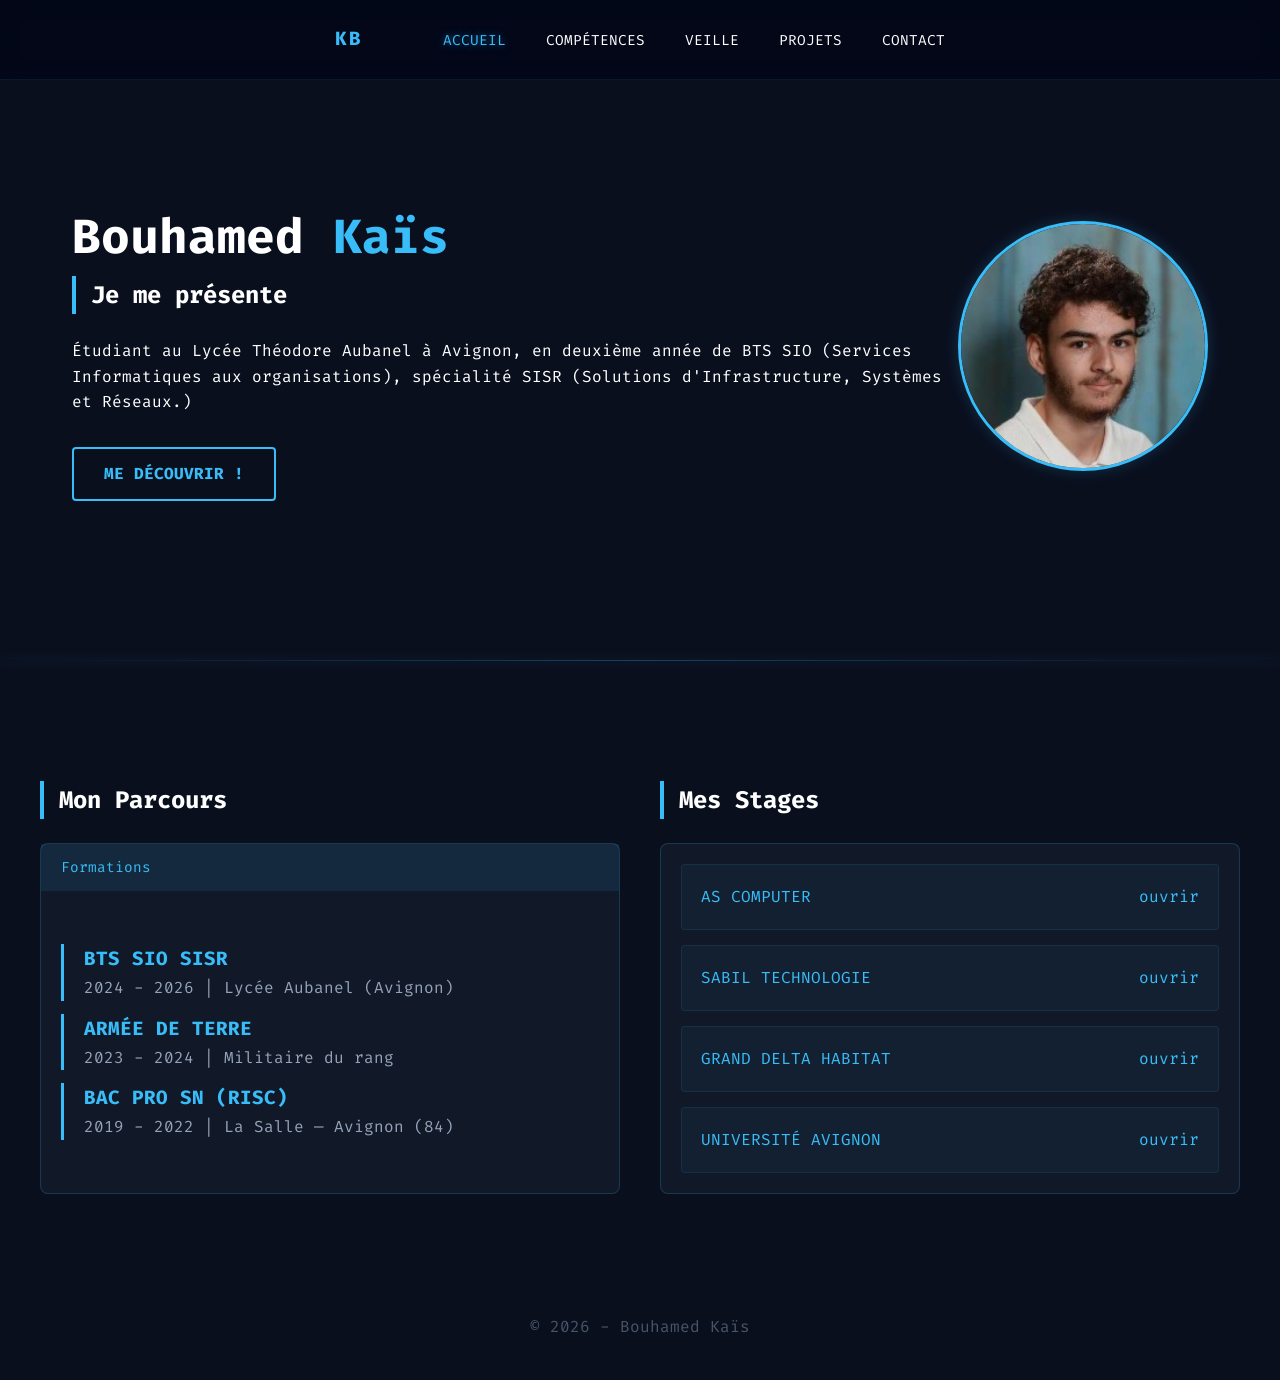
==== commit 6546942c: "index.html" ====
--- a/index.html
+++ b/index.html
@@ -78,9 +78,6 @@
                 <div class="stage-cyber-card-trigger" onclick="openModal('modal4')">
                     <span>UNIVERSITÉ AVIGNON</span> <span class="plus">ouvrir</span>
                 </div>
-                <div class="stage-cyber-card-trigger" onclick="openModal('modal5')">
-                    <span>ESA GAMES</span> <span class="plus">ouvrir</span>
-                </div>
             </div>
         </div>
     </section>
@@ -273,45 +270,6 @@
             </div>
         
             <button onclick="closeModal('modal4')" class="cyber-button" style="margin-top: 20px; width: 100%;">Fermer le rapport</button>
-        </div>
-    </dialog>
-
-    <dialog id="modal5" class="cyber-modal">
-        <div class="modal-content">
-            <div class="modal-header">
-                <h2 class="gradient-text">Immersion : ESA GAMES</h2>
-                <p style="color: #94a3b8; font-size: 0.8rem;">École de Jeu Vidéo | Développement Créatif</p>
-            </div>
-        
-            <div class="experience-single">
-                <div class="exp-column">
-                    <div style="display: flex; justify-content: space-between; align-items: center; margin-bottom: 15px;">
-                        <div class="year-badge active-year" style="margin-bottom: 0;">
-                            Février 2019 | Immersion Créative
-                        </div>
-                        <span class="duration-badge">
-                            ⏱️ 1 semaine
-                        </span>
-                    </div>
-                    
-                    <ul class="mission-list">
-                        <li>
-                            <span class="m-icon">🎮</span>
-                            <p><strong>Développer</strong> des scènes interactives sous Unreal Engine <strong>pour</strong> comprendre les étapes de production d'un jeu vidéo.</p>
-                        </li>
-                        <li>
-                            <span class="m-icon">🎨</span>
-                            <p><strong>Optimiser</strong> des ressources graphiques via Photoshop <strong>pour</strong> intégrer des visuels cohérents dans un moteur de rendu.</p>
-                        </li>
-                        <li>
-                            <span class="m-icon">💻</span>
-                            <p><strong>Programmer</strong> des scripts de fonctionnalités <strong>pour</strong> découvrir les bases du développement appliqué au jeu vidéo.</p>
-                        </li>
-                    </ul>
-                </div>
-            </div>
-        
-            <button onclick="closeModal('modal5')" class="cyber-button" style="margin-top: 20px; width: 100%;">Fermer le rapport</button>
         </div>
     </dialog>
     <footer>
